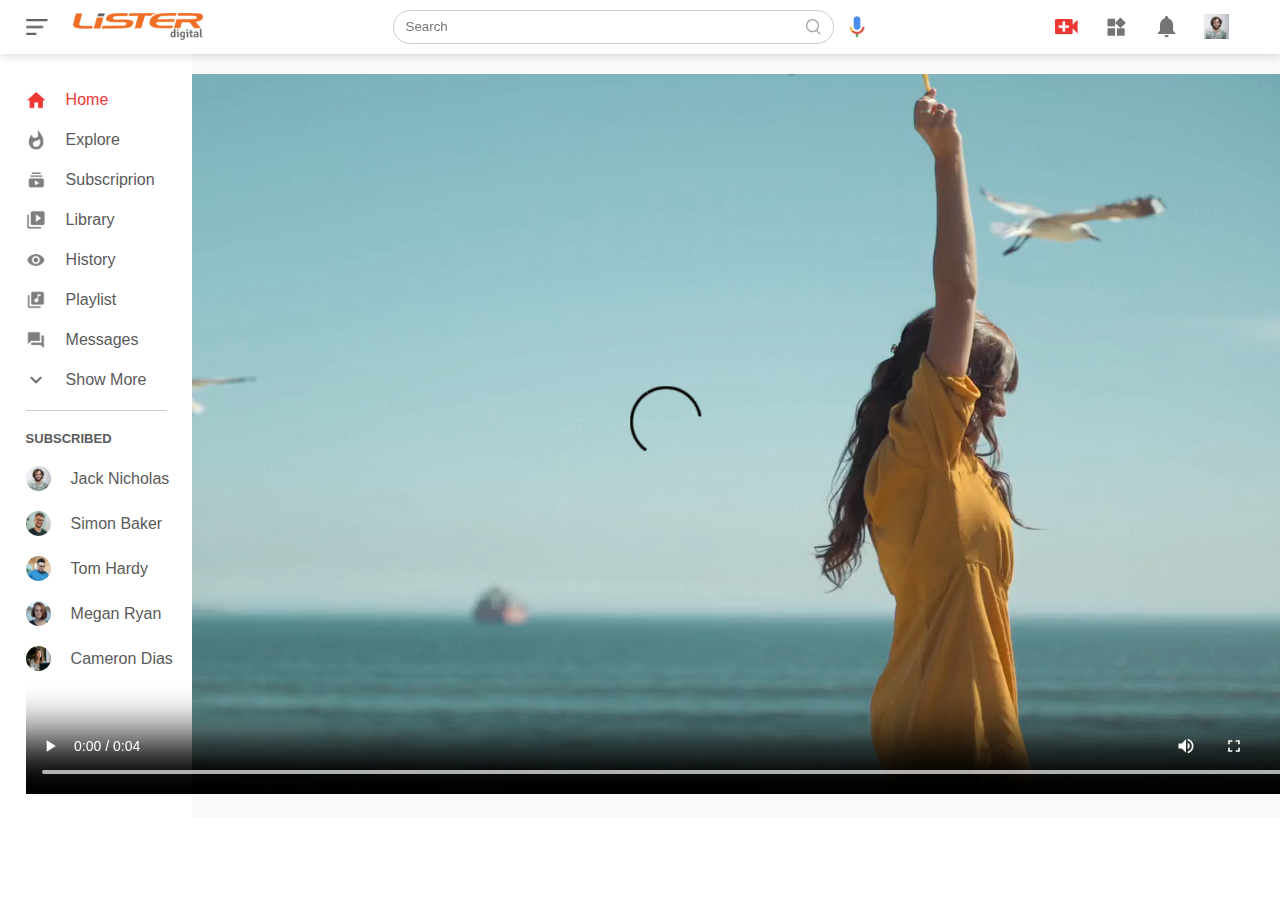
==== youtube/play-video.html @ 976774d6 "youtube dev demo" ====
<!DOCTYPE html>
<html lang="en">

<head>
    <meta charset="UTF-8">
    <meta http-equiv="X-UA-Compatible" content="IE=edge">
    <meta name="viewport" content="width=device-width, initial-scale=1.0">
    <title>Play Video</title>
    <link rel="stylesheet" href="style.css">
</head>

<body>
    <nav class="flex-div">
        <div class="nav-left flex-div">
            <img src="images/images/menu.png" class="menu-icon">
            <img src="images/images/logo.png" class="logo">

        </div>
        <div class="nav-middle flex-div">
            <div class="search-box flex-div">
                <input type="text" placeholder="Search">
                <img src="images/images/search.png">
            </div>
            <img src="images/images/voice-search.png" class="mic-icon">
        </div>
        <div class="nav-right flex-div">
            <img src="images/images/upload.png">
            <img src="images/images/more.png">
            <img src="images/images/notification.png">
            <img src="images/images/Jack.png" class="user-icon">
        </div>
    </nav>

    <div class="sidebar">
        <div class="shortcut-links">
            <a href=""> <img src="images/images/home.png">
                <p>Home</p>
            </a>
            <a href=""> <img src="images/images/explore.png">
                <p>Explore</p>
            </a>
            <a href=""> <img src="images/images/subscriprion.png">
                <p>Subscriprion</p>
            </a>
            <a href=""> <img src="images/images/library.png">
                <p>Library</p>
            </a>
            <a href=""> <img src="images/images/history.png">
                <p>History</p>
            </a>
            <a href=""> <img src="images/images/playlist.png">
                <p>Playlist</p>
            </a>
            <a href=""> <img src="images/images/messages.png">
                <p>Messages</p>
            </a>
            <a href=""> <img src="images/images/show-more.png">
                <p>Show More</p>
            </a>
            <hr>
        </div>
        <div class="subscribed-list">
            <h3>SUBSCRIBED</h3>
            <a href=""><img src="images/images/Jack.png">
                <p>Jack Nicholas</p>
            </a>
            <a href=""><img src="images/images/simon.png">
                <p>Simon Baker</p>
            </a>
            <a href=""><img src="images/images/tom.png">
                <p>Tom Hardy</p>
            </a>
            <a href=""><img src="images/images/megan.png">
                <p>Megan Ryan</p>
            </a>
            <a href=""><img src="images/images/cameron.png">
                <p>Cameron Dias</p>
            </a>

        </div>
    </div>


    <div class="container play-container">
        <div class="row">
            <div class="play-video">
                <video controls autoplay>
                    <source src="./images/images/video.mp4" type="video/mp4">
                </video>
            </div>
            <div class="right-sidebar"></div>
        </div>
    </div>

</body>

</html>
---- youtube/style.css ----
* {
    margin: 0;
    padding: 0;
    font-family: 'poppins', sans-serif;
    box-sizing: border-box
}

a {
    text-decoration: none;
    color: #5a5a5a;
}

img {
    cursor: pointer;
}

.flex-div {
    display: flex;
    align-items: center;
}

nav {
    padding: 10px 2%;
    justify-content: space-between;
    box-shadow: 0 0 10px rgba(0, 0, 0, 0.2);
    background-color: #fff;
    position: sticky;
    top: 0;
    z-index: 10;
}

.nav-right img {
    width: 25px;
    margin-right: 25px;
}

.nav-right user-icon {
    width: 35px;
    border-radius: 50%;
    margin-right: 0;
}

.nav-left .menu-icon {
    width: 22px;
    margin-right: 25px;
}

.nav-left .logo {
    width: 130px;
}

.nav-middle .mic-icon {
    width: 16px;
}

.nav-middle .search-box {
    border: 1px solid #ccc;
    margin-right: 15px;
    padding: 8px 12px;
    border-radius: 25px;
}

.nav-middle .search-box input {
    width: 400px;
    border: 0;
    outline: 0;
    background: transparent;
}

.nav-middle .search-box img {
    width: 15px;
}

/*----SideBar----*/

.sidebar {
    background: #fff;
    width: 15%;
    height: 100vh;
    position: fixed;
    top: 0;
    padding-left: 2%;
    padding-top: 90px;
}

.shortcut-links a img {
    width: 20px;
    margin-right: 20px;
}

.shortcut-links a {
    display: flex;
    align-items: center;
    margin-bottom: 20px;
    width: fit-content;
    flex-wrap: wrap;
}

.shortcut-links a:first-child {
    color: #ed3833;
}

.sidebar hr {
    border: 0;
    height: 1px;
    background: #ccc;
    width: 85%;
}

.subscribed-list h3 {
    font-size: 13px;
    margin: 20px 0;
    color: #5a5a5a;
}

.subscribed-list a {
    display: flex;
    align-items: center;
    margin-bottom: 20px;
    width: fit-content;
    flex-wrap: wrap;
}

.subscribed-list a img {
    width: 25px;
    border-radius: 50%;
    margin-right: 20px;
}

.small-sidebar {
    width: 5%;
}

.small-sidebar a p {
    display: none;
}

.small-sidebar h3 {
    display: none;
}

.small-sidebar hr {
    width: 50%;
    margin-bottom: 25px;
}

/* main */

.container {
    background-color: #f9f9f9;
    padding-left: 17%;
    padding-right: 2%;
    padding-top: 20px;
    padding-bottom: 20px;
}

.large-container {
    padding-left: 7%;
}

.banner {
    width: 100%
}

.banner img {
    width: 100%;
    border-radius: 8px;
    height: 300px;
}

.list-container {
    display: grid;
    grid-template-columns: repeat(auto-fit, minmax(250px, 1fr));
    grid-column-gap: 16px;
    grid-row-gap: 30px;
    margin-top: 15px;
}

.vid-list .thumbnail {
    width: 100%;
    border-radius: 5px;
}

.vid-list .flex-div {
    align-items: flex-start;
    margin-top: 7px;
}

.vid-list .flex-div img {
    width: 35px;
    margin-right: 10px;
    border-radius: 50%;
}

.vid-info {
    color: #5a5a5a;
    font-size: 13px;
}

.vid-info a {
    color: #000;
    font-weight: 600;
    display: block;
    margin-bottom: 5px;
}

@media (max-width: 900px) {
    .menu-icon {
        display: none;
    }
    .sidebar {
        display: none;
    }
    .container .large-container {
        padding-right: 5%;
        padding-left: 5%;
    }
    .nav-right img {
        display: none;
    }
    .nav-right user-icon {
        display: block;
        width: 30px;
    }
    .nav-middle .search-box input {
        width: 100px;
    }
    .nav-middle .mic-icon {
        display: none;
    }
    .logo {
        width: 90px;
    }
}

/* Play Video Page */

.play-container {
    padding-left: 2%;
}

.row {
    display: flex;
    justify-content: space-between;
    flex-wrap: wrap;
}

.play-video {
    flex-basis: 69%
}

.right-sidebar {
    flex-basis: 30%;
}
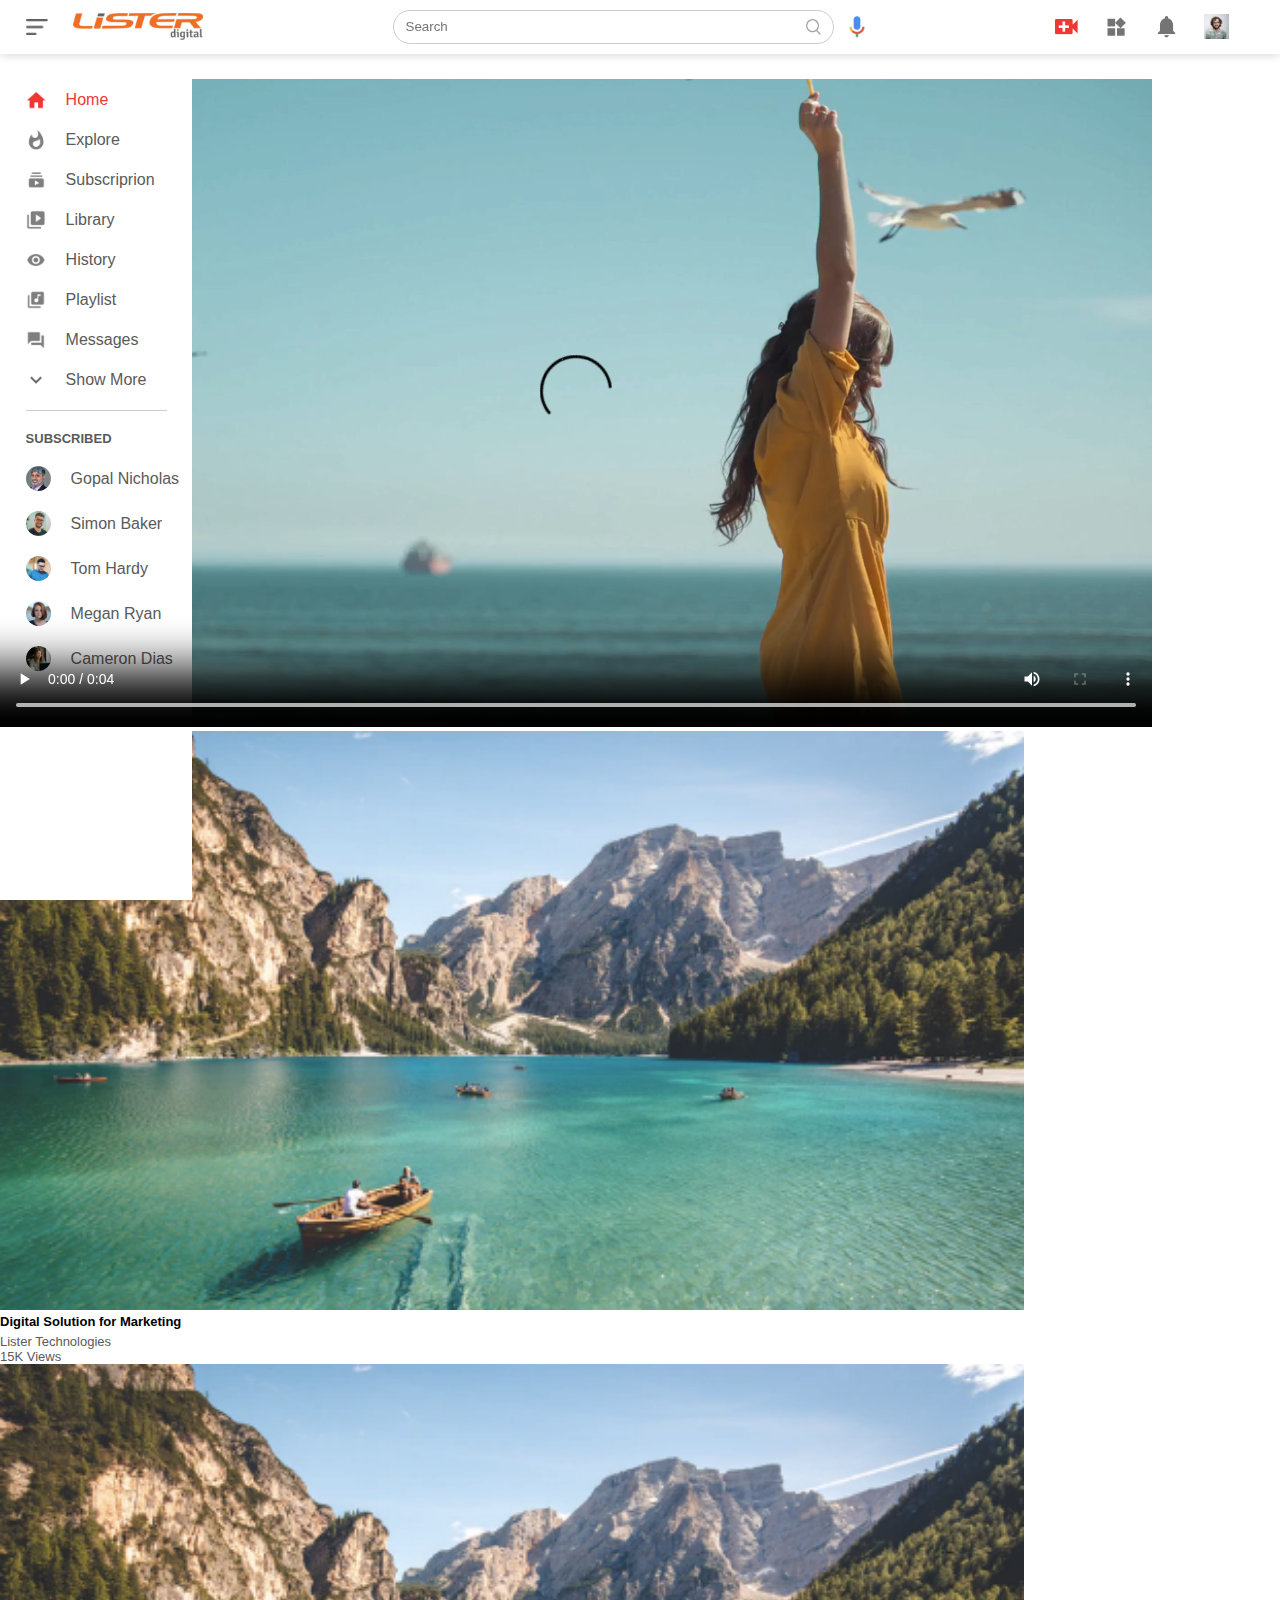
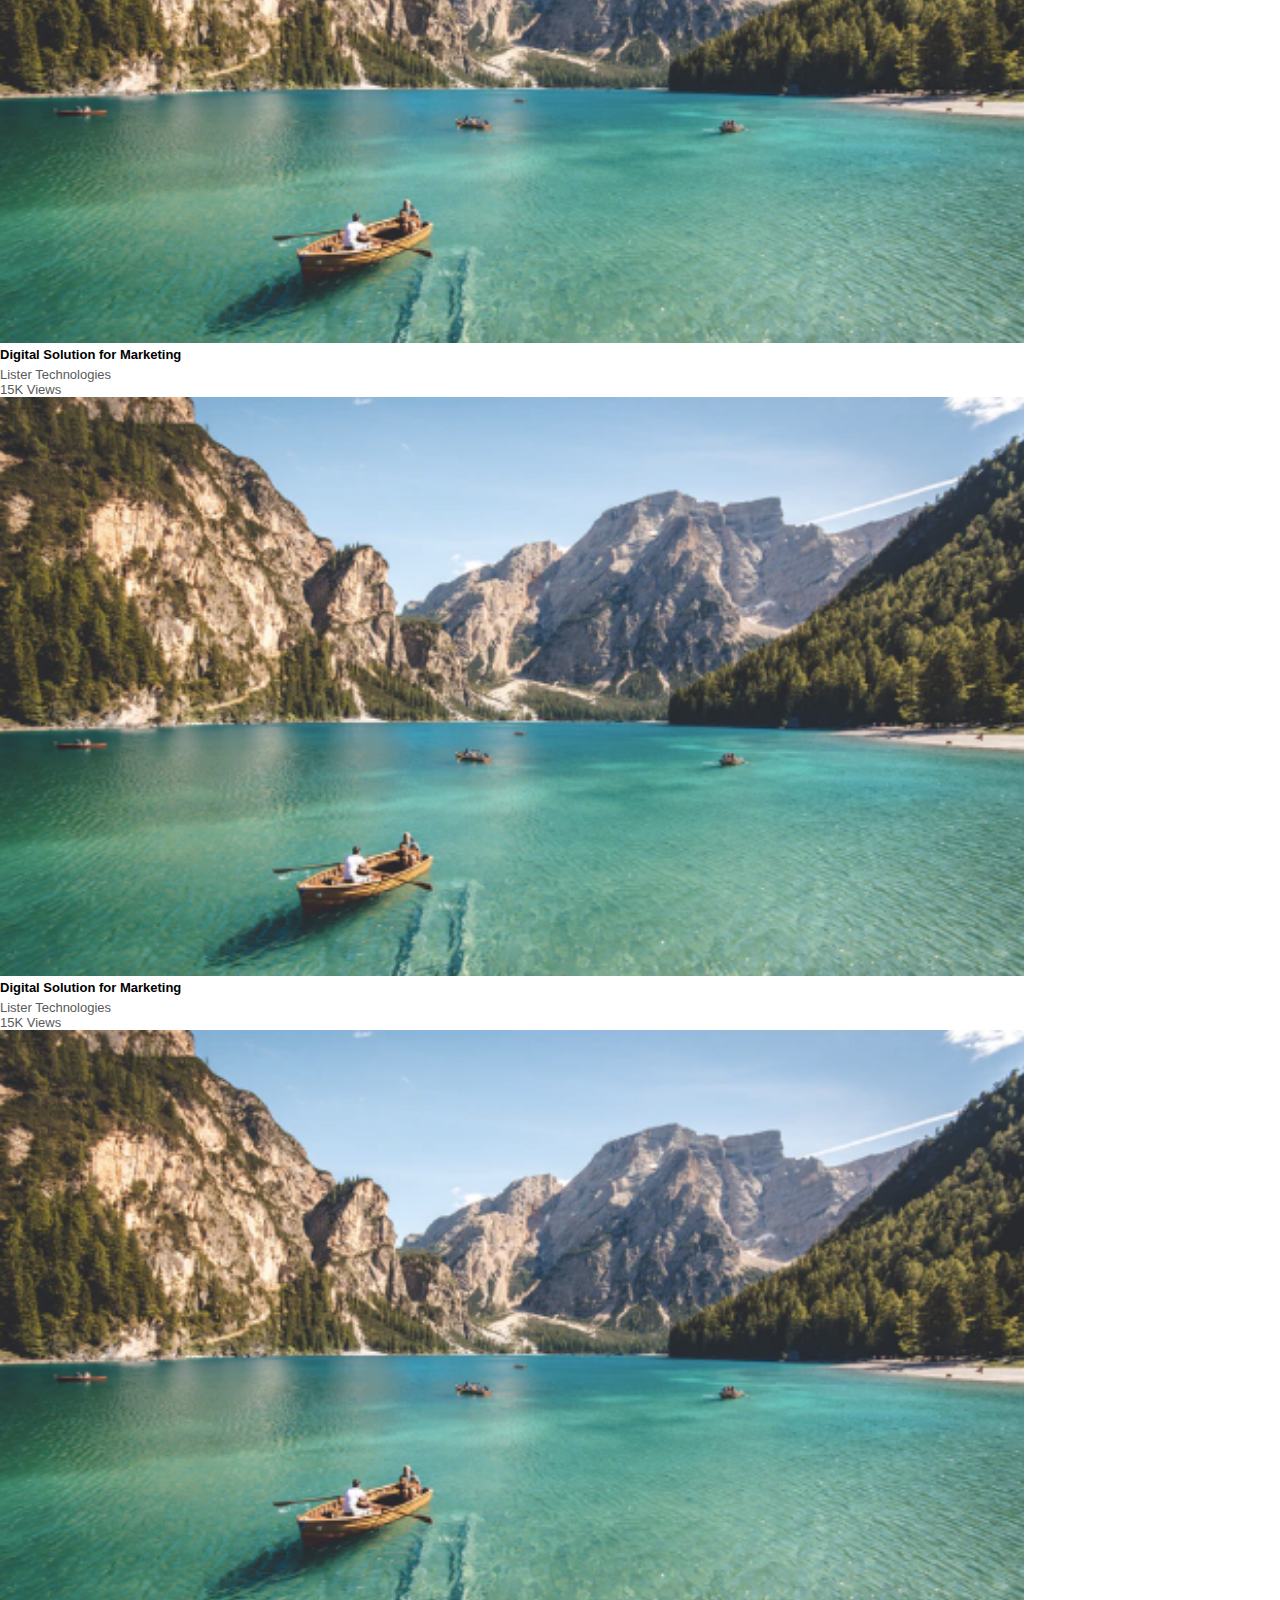
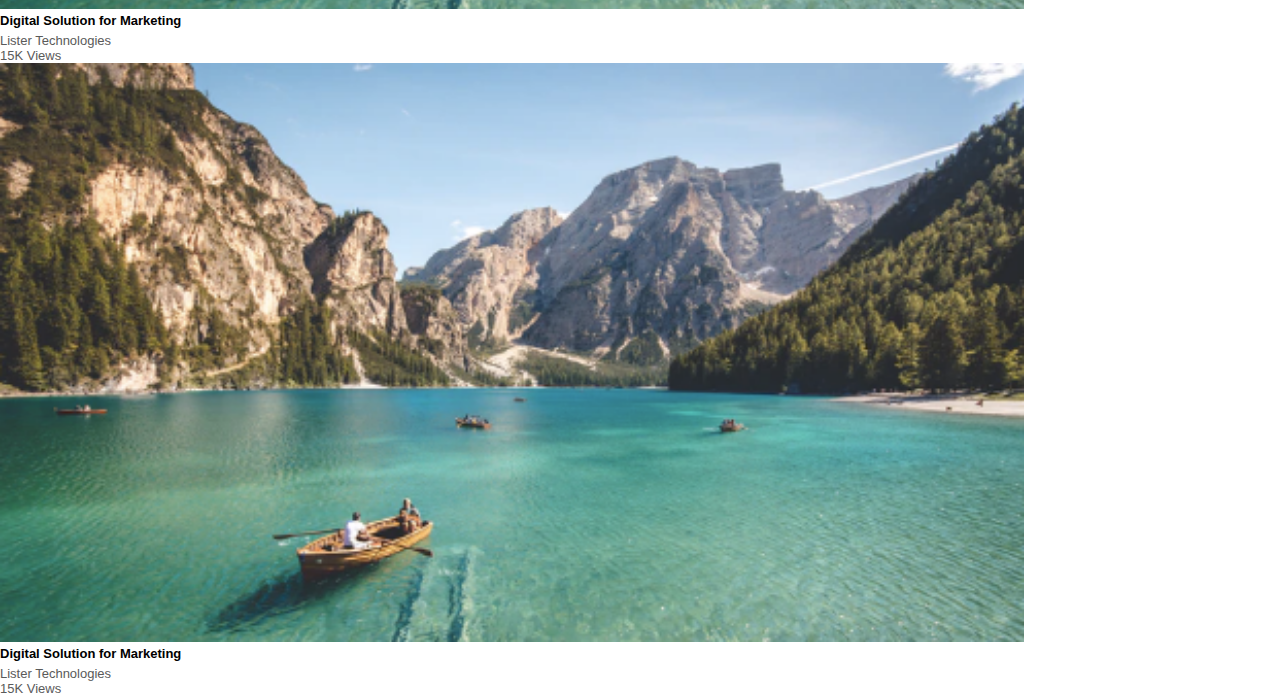
==== commit 833d262b: "Bootsrap Works" ====
--- a/youtube/play-video.html
+++ b/youtube/play-video.html
@@ -7,91 +7,136 @@
     <meta name="viewport" content="width=device-width, initial-scale=1.0">
     <title>Play Video</title>
     <link rel="stylesheet" href="style.css">
+    <link href="https://cdn.jsdelivr.net/npm/bootstrap@5.1.1/dist/css/bootstrap.min.css" rel="stylesheet"
+        integrity="sha384-F3w7mX95PdgyTmZZMECAngseQB83DfGTowi0iMjiWaeVhAn4FJkqJByhZMI3AhiU" crossorigin="anonymous">
 </head>
 
 <body>
-    <nav class="flex-div">
-        <div class="nav-left flex-div">
-            <img src="images/images/menu.png" class="menu-icon">
-            <img src="images/images/logo.png" class="logo">
+    <header>
+        <nav class="flex-div">
+            <div class="nav-left flex-div">
+                <img src="images/images/menu.png" class="menu-icon">
+                <img src="images/images/logo.png" class="logo">
 
+            </div>
+            <div class="nav-middle flex-div">
+                <div class="search-box flex-div">
+                    <input type="text" placeholder="Search">
+                    <img src="images/images/search.png">
+                </div>
+                <img src="images/images/voice-search.png" class="mic-icon">
+            </div>
+            <div class="nav-right flex-div">
+                <img src="images/images/upload.png">
+                <img src="images/images/more.png">
+                <img src="images/images/notification.png">
+                <img src="images/images/Jack.png" class="user-icon">
+            </div>
+        </nav>
+    </header>
+    <!-- Splitting screen into 3 columns 1. Sidebar 2. Main Videolist/VideoPage 3. Suggested Video List -->
+    <main>
+        <div class="container-fluid">
+            <div class="row">
+                <div class="col-md-3">
+                    <!-- side bar -->
+                    <div class="sidebar">
+                        <div class="shortcut-links">
+                            <a href="./index.html"> <img src="images/images/home.png">
+                                <p>Home</p>
+                            </a>
+                            <a href=""> <img src="images/images/explore.png">
+                                <p>Explore</p>
+                            </a>
+                            <a href=""> <img src="images/images/subscriprion.png">
+                                <p>Subscriprion</p>
+                            </a>
+                            <a href=""> <img src="images/images/library.png">
+                                <p>Library</p>
+                            </a>
+                            <a href=""> <img src="images/images/history.png">
+                                <p>History</p>
+                            </a>
+                            <a href=""> <img src="images/images/playlist.png">
+                                <p>Playlist</p>
+                            </a>
+                            <a href=""> <img src="images/images/messages.png">
+                                <p>Messages</p>
+                            </a>
+                            <a href=""> <img src="images/images/show-more.png">
+                                <p>Show More</p>
+                            </a>
+                            <hr>
+                        </div>
+                        <div class="subscribed-list">
+                            <h3>SUBSCRIBED</h3>
+                            <a href=""><img src="images/images/gopal_0.jpg">
+                                <p>Gopal Nicholas</p>
+                            </a>
+                            <a href=""><img src="images/images/simon.png">
+                                <p>Simon Baker</p>
+                            </a>
+                            <a href=""><img src="images/images/tom.png">
+                                <p>Tom Hardy</p>
+                            </a>
+                            <a href=""><img src="images/images/megan.png">
+                                <p>Megan Ryan</p>
+                            </a>
+                            <a href=""><img src="images/images/cameron.png">
+                                <p>Cameron Dias</p>
+                            </a>
+
+                        </div>
+                    </div>
+                </div>
+                <div class="col-md-7">
+                    <video controls controlsList="nodownload nofullscreen noremoteplayback">
+                        <source src="./images/images/video.mp4" type="video/mp4">
+                    </video>
+                </div>
+                <!-- Right Suggested Videos List  -->
+                <div class="col-md-2">
+                    <div class="side-video-list">
+                        <a href="" class="small-thumbnail"><img src="images/images/thumbnail1.png" width="80%"></a>
+                        <div class="vid-info">
+                            <a href="">Digital Solution for Marketing </a>
+                            <p>Lister Technologies</p>
+                            <p>15K Views</p>
+                        </div>
+                        <a href="" class="small-thumbnail"><img src="images/images/thumbnail1.png" width="80%"></a>
+                        <div class="vid-info">
+                            <a href="">Digital Solution for Marketing </a>
+                            <p>Lister Technologies</p>
+                            <p>15K Views</p>
+                        </div>
+                        <a href="" class="small-thumbnail"><img src="images/images/thumbnail1.png" width="80%"></a>
+                        <div class="vid-info">
+                            <a href="">Digital Solution for Marketing </a>
+                            <p>Lister Technologies</p>
+                            <p>15K Views</p>
+                        </div>
+                        <a href="" class="small-thumbnail"><img src="images/images/thumbnail1.png" width="80%"></a>
+                        <div class="vid-info">
+                            <a href="">Digital Solution for Marketing </a>
+                            <p>Lister Technologies</p>
+                            <p>15K Views</p>
+                        </div>
+                        <a href="" class="small-thumbnail"><img src="images/images/thumbnail1.png" width="80%"></a>
+                        <div class="vid-info">
+                            <a href="">Digital Solution for Marketing </a>
+                            <p>Lister Technologies</p>
+                            <p>15K Views</p>
+                        </div>
+                    </div>
+                </div>
+            </div>
         </div>
-        <div class="nav-middle flex-div">
-            <div class="search-box flex-div">
-                <input type="text" placeholder="Search">
-                <img src="images/images/search.png">
-            </div>
-            <img src="images/images/voice-search.png" class="mic-icon">
-        </div>
-        <div class="nav-right flex-div">
-            <img src="images/images/upload.png">
-            <img src="images/images/more.png">
-            <img src="images/images/notification.png">
-            <img src="images/images/Jack.png" class="user-icon">
-        </div>
-    </nav>
-
-    <div class="sidebar">
-        <div class="shortcut-links">
-            <a href=""> <img src="images/images/home.png">
-                <p>Home</p>
-            </a>
-            <a href=""> <img src="images/images/explore.png">
-                <p>Explore</p>
-            </a>
-            <a href=""> <img src="images/images/subscriprion.png">
-                <p>Subscriprion</p>
-            </a>
-            <a href=""> <img src="images/images/library.png">
-                <p>Library</p>
-            </a>
-            <a href=""> <img src="images/images/history.png">
-                <p>History</p>
-            </a>
-            <a href=""> <img src="images/images/playlist.png">
-                <p>Playlist</p>
-            </a>
-            <a href=""> <img src="images/images/messages.png">
-                <p>Messages</p>
-            </a>
-            <a href=""> <img src="images/images/show-more.png">
-                <p>Show More</p>
-            </a>
-            <hr>
-        </div>
-        <div class="subscribed-list">
-            <h3>SUBSCRIBED</h3>
-            <a href=""><img src="images/images/Jack.png">
-                <p>Jack Nicholas</p>
-            </a>
-            <a href=""><img src="images/images/simon.png">
-                <p>Simon Baker</p>
-            </a>
-            <a href=""><img src="images/images/tom.png">
-                <p>Tom Hardy</p>
-            </a>
-            <a href=""><img src="images/images/megan.png">
-                <p>Megan Ryan</p>
-            </a>
-            <a href=""><img src="images/images/cameron.png">
-                <p>Cameron Dias</p>
-            </a>
-
-        </div>
-    </div>
-
-
-    <div class="container play-container">
-        <div class="row">
-            <div class="play-video">
-                <video controls autoplay>
-                    <source src="./images/images/video.mp4" type="video/mp4">
-                </video>
-            </div>
-            <div class="right-sidebar"></div>
-        </div>
-    </div>
-
+    </main>
+    <!-- Scripts -->
+    <script src="script.js"></script>
+    <script src="https://cdn.jsdelivr.net/npm/bootstrap@5.1.1/dist/js/bootstrap.bundle.min.js"
+        integrity="sha384-/bQdsTh/da6pkI1MST/rWKFNjaCP5gBSY4sEBT38Q/9RBh9AH40zEOg7Hlq2THRZ"
+        crossorigin="anonymous"></script>
 </body>
 
 </html>--- a/youtube/style.css
+++ b/youtube/style.css
@@ -239,16 +239,17 @@
     padding-left: 2%;
 }
 
-.row {
-    display: flex;
-    justify-content: space-between;
-    flex-wrap: wrap;
-}
-
-.play-video {
-    flex-basis: 69%
-}
-
-.right-sidebar {
-    flex-basis: 30%;
+.col-md-7 video {
+    padding-right: 30%; 
+    padding-top: 2%;
+    width: 120%
+}
+
+.scrollable {
+    padding-top: 2%;
+    overflow-y: auto;
+}
+
+.scrollable {
+    padding-top: 5%
 }